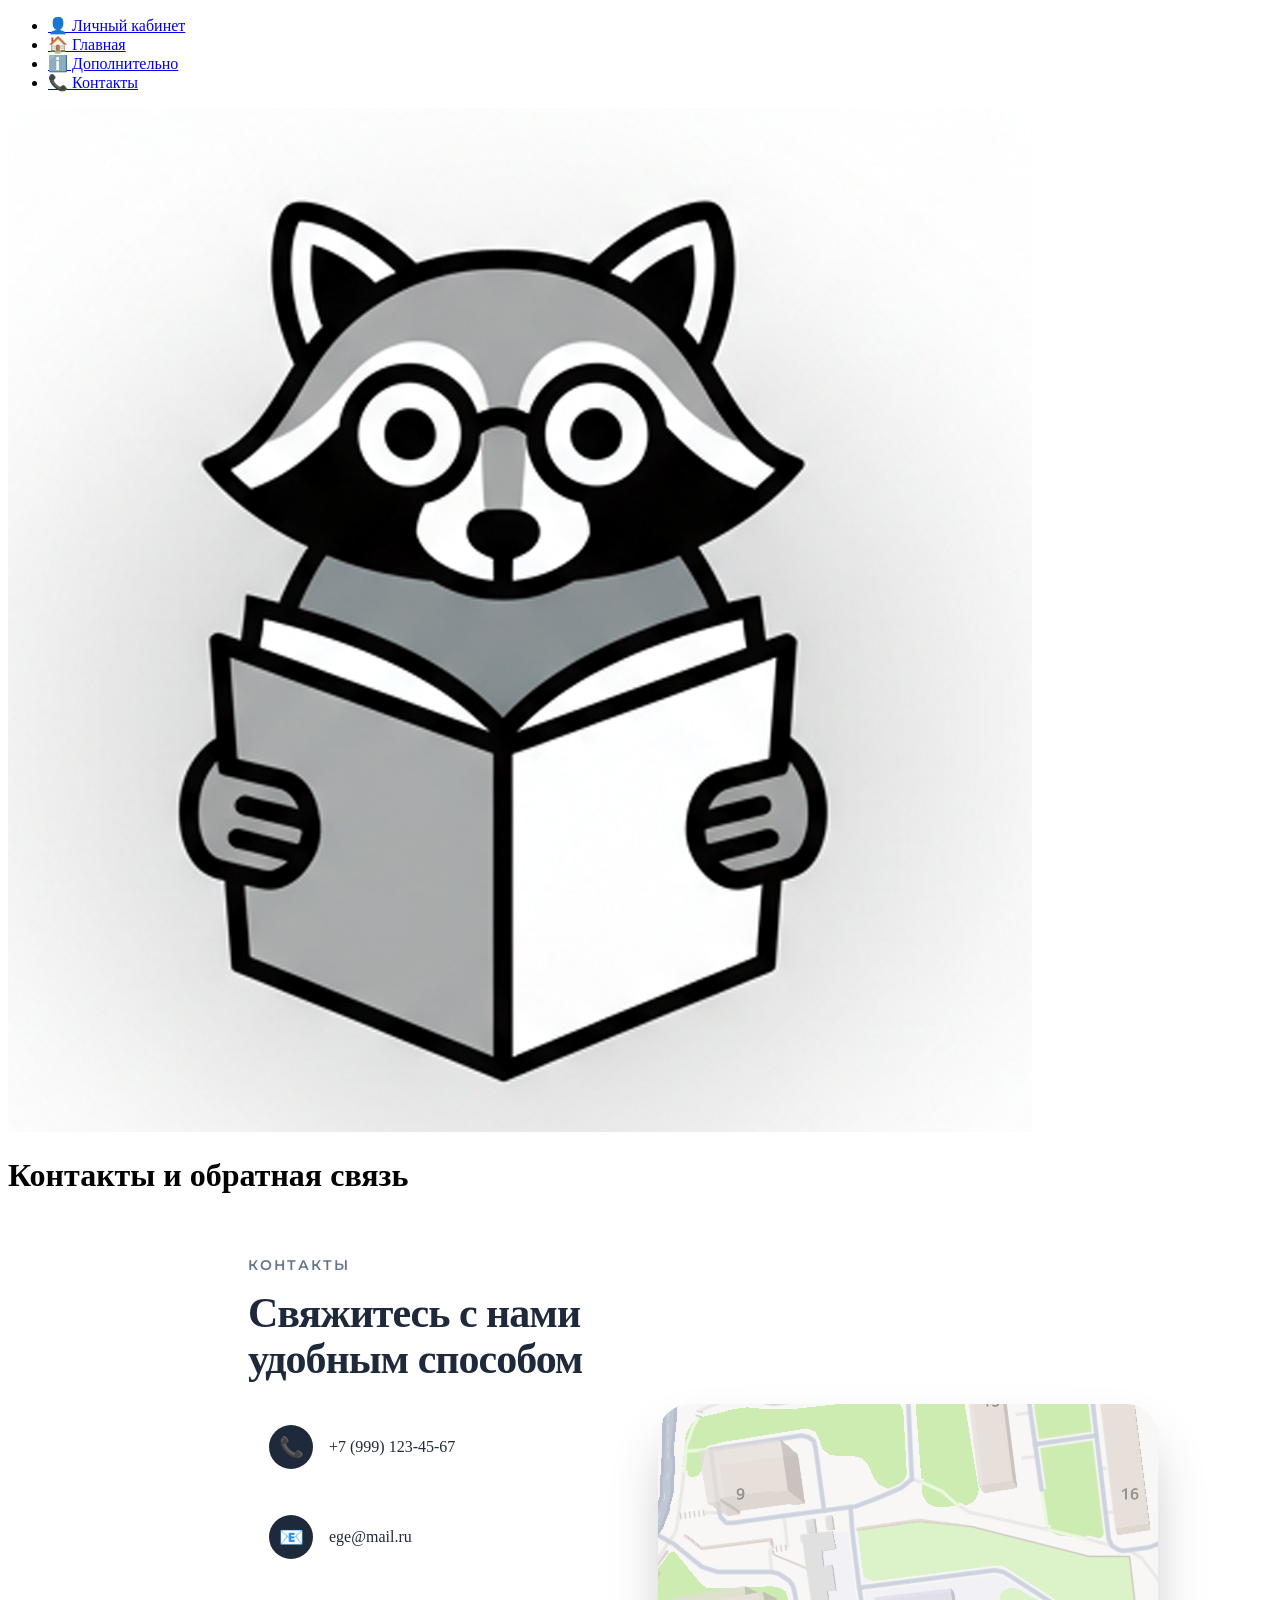
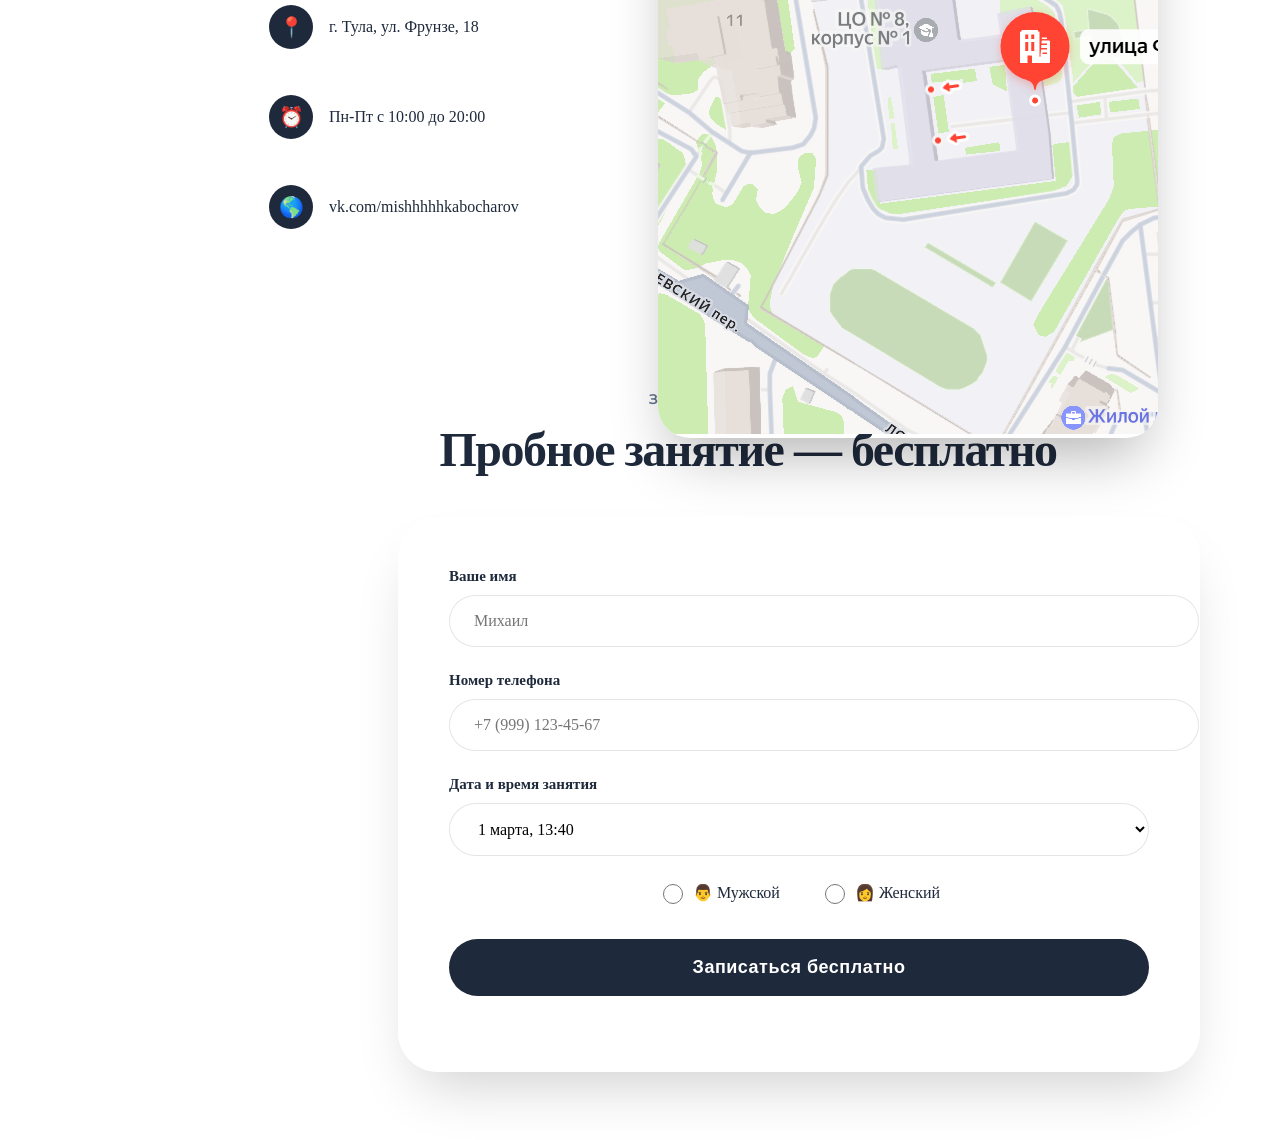
==== contacts.html @ 3446a2c6 "Add files via upload" ====
<!DOCTYPE html>
<html lang="ru">
<head>
    <meta charset="UTF-8">
    <meta name="viewport" content="width=device-width, initial-scale=1.0">
    <title>Контакты — Подготовка к ЕГЭ по информатике</title>
    <link rel="stylesheet" href="css/style.css">
    <link href="https://fonts.googleapis.com/css2?family=Inter:wght@400;500;600;700&family=Montserrat:wght@600&display=swap" rel="stylesheet">
    <style>
        /* Дополнительные стили для страницы контактов */
        #contacts {
            margin-top: 30px;
            margin-left: 240px;
            width: 1000px;
            max-width: calc(100% - 240px);
            scroll-margin-top: 30px;
            padding: 20px 0 40px 0;
            display: flex;
            gap: 40px;
            align-items: flex-start;
        }
        
        .contacts-content {
            flex: 1;
        }
        
        .contacts-content h2 {
            font-family: 'Montserrat', 'Inter', sans-serif;
            font-size: 14px;
            font-weight: 600;
            letter-spacing: 2px;
            text-transform: uppercase;
            color: #64748b;
            margin-bottom: 16px;
        }
        
        .contacts-content h3 {
            margin: 0 0 30px 0;
            font-size: 42px;
            font-weight: 700;
            color: #1e293b;
            letter-spacing: -1px;
            line-height: 1.1;
            text-shadow: 0 2px 4px rgba(255,255,255,0.5);
        }
        
        .contact-items {
            margin: 30px 0;
        }
        
        .contact-item {
            display: flex;
            align-items: center;
            gap: 16px;
            margin: 20px 0;
            background: rgba(255, 255, 255, 0.7);
            backdrop-filter: blur(5px);
            -webkit-backdrop-filter: blur(5px);
            padding: 12px 20px;
            border-radius: 60px;
            border: 1px solid rgba(255, 255, 255, 0.8);
            max-width: 350px;
            transition: transform 0.2s ease;
        }
        
        .contact-item:hover {
            transform: translateX(5px);
            background: rgba(255, 255, 255, 0.9);
        }
        
        .contact-icon {
            width: 44px;
            height: 44px;
            background: #1e293b;
            border-radius: 22px;
            display: flex;
            align-items: center;
            justify-content: center;
            color: white;
            font-size: 20px;
            flex-shrink: 0;
        }
        
        .contact-item p {
            margin: 0;
            font-size: 16px;
            font-weight: 500;
            color: #1e293b;
        }
        
        .contacts-photo {
            flex: 1;
            max-width: 500px;
            position: relative;
            left: -90px;
            top: 160px;
        }
        
        .contacts-photo .photo {
            width: 100%;
            border-radius: 32px;
            overflow: hidden;
            box-shadow: 0 30px 60px -15px rgba(0, 0, 0, 0.3);
        }
        
        #booking {
            margin-top: 0;
            margin-left: 240px;
            width: 1000px;
            max-width: calc(100% - 240px);
            scroll-margin-top: 30px;
            padding: 60px 0;
            display: flex;
            justify-content: center;
        }
        
        #booking .text {
            text-align: center;
            max-width: 700px;
            width: 100%;
        }
        
        #booking .text h2 {
            font-family: 'Montserrat', 'Inter', sans-serif;
            font-size: 14px;
            font-weight: 600;
            letter-spacing: 2px;
            text-transform: uppercase;
            color: #64748b;
            margin-bottom: 16px;
        }
        
        #booking .text h3 {
            margin: 0 0 40px 0;
            font-size: 48px;
            font-weight: 700;
            color: #1e293b;
            letter-spacing: -1.5px;
            line-height: 1.1;
        }
        
        form {
            background: rgba(255, 255, 255, 0.7);
            backdrop-filter: blur(10px);
            -webkit-backdrop-filter: blur(10px);
            border-radius: 40px;
            padding: 50px;
            border: 1px solid rgba(255, 255, 255, 0.8);
            width: 100%;
            box-shadow: 0 30px 60px -20px rgba(0, 0, 0, 0.2);
            margin: 0 auto;
        }
        
        form p {
            margin: 0 0 25px 0;
        }
        
        form label {
            display: block;
            margin-bottom: 10px;
            font-weight: 600;
            color: #1e293b;
            font-size: 15px;
            text-align: left;
        }
        
        input[type="text"],
        input[type="email"],
        select {
            width: 100%;
            padding: 16px 24px;
            border: 1px solid rgba(0, 0, 0, 0.1);
            border-radius: 60px;
            font-size: 16px;
            outline: none;
            background: white;
            transition: all 0.2s ease;
            font-family: inherit;
        }
        
        input[type="text"]:focus,
        input[type="email"]:focus,
        select:focus {
            border-color: #1e293b;
            box-shadow: 0 0 0 4px rgba(30, 41, 59, 0.1);
        }
        
        input[type="radio"] {
            margin-right: 10px;
            width: 20px;
            height: 20px;
            accent-color: #1e293b;
        }
        
        .radio-group {
            display: flex;
            gap: 40px;
            margin: 25px 0 15px 0;
            justify-content: center;
        }
        
        .radio-group label {
            display: flex;
            align-items: center;
            margin: 0;
            font-weight: 500;
            font-size: 16px;
            cursor: pointer;
        }
        
        input[type="submit"] {
            background: #1e293b;
            color: white;
            border: none;
            padding: 18px 48px;
            border-radius: 60px;
            font-size: 18px;
            font-weight: 600;
            cursor: pointer;
            transition: all 0.2s ease;
            width: 100%;
            margin-top: 20px;
            letter-spacing: 0.5px;
        }
        
        input[type="submit"]:hover {
            background: #0f172a;
            transform: translateY(-2px);
            box-shadow: 0 20px 40px -10px rgba(0, 0, 0, 0.3);
        }
        
        .error-message {
            color: #dc2626;
            font-size: 14px;
            margin-top: 8px;
            margin-left: 20px;
            display: none;
            text-align: left;
        }
        
        .error-message.show {
            display: block;
        }
        
        input.error, select.error {
            border-color: #dc2626;
            background-color: #fef2f2;
        }
        
        @media (max-width: 1024px) {
            #contacts, #booking {
                margin: 20px auto;
                width: 90%;
                max-width: 90%;
            }
            
            #contacts {
                flex-direction: column;
                gap: 20px;
            }
            
            .contacts-content h3 {
                font-size: 36px;
            }
            
            .contact-item {
                max-width: 100%;
            }
            
            .contacts-photo {
                max-width: 100%;
                left: 0;
                top: 0;
            }
            
            #booking .text h3 {
                font-size: 40px;
            }
            
            form {
                padding: 40px;
            }
        }
        
        @media (max-width: 768px) {
            .contacts-content h3 {
                font-size: 32px;
            }
            
            #booking .text h3 {
                font-size: 36px;
            }
            
            .radio-group {
                flex-direction: column;
                gap: 15px;
                align-items: flex-start;
                padding-left: 20px;
            }
            
            .contact-item {
                padding: 10px 16px;
            }
            
            .contact-icon {
                width: 40px;
                height: 40px;
                font-size: 18px;
            }
            
            .contact-item p {
                font-size: 14px;
            }
            
            form {
                padding: 30px;
            }
            
            input[type="submit"] {
                padding: 16px 40px;
                font-size: 16px;
            }
        }
        
        @media (max-width: 480px) {
            form {
                padding: 25px;
            }
            
            .contacts-content h3 {
                font-size: 28px;
            }
            
            #booking .text h3 {
                font-size: 32px;
            }
            
            input[type="text"],
            input[type="email"],
            select {
                padding: 14px 20px;
                font-size: 15px;
            }
            
            .radio-group {
                gap: 12px;
                padding-left: 10px;
            }
        }
    </style>
</head>
<body>    
    <div class="sidebar">
        <ul>
            <li><a href="lk_prew.html">👤 Личный кабинет</a></li>
            <li><a href="main.html">🏠 Главная</a></li>
            <li><a href="info.html">ℹ️ Дополнительно</a></li>
            <li><a href="contacts.html" class="active">📞 Контакты</a></li>
        </ul>
    </div>
    
    <div class="head-block">
        <div class="logo" id="logoContainer">
            <img src="logo.png" alt="Логотип" onerror="this.src='data:image/svg+xml;utf8,<svg xmlns=\'http://www.w3.org/2000/svg\' width=\'40\' height=\'40\' viewBox=\'0 0 24 24\'><circle cx=\'12\' cy=\'12\' r=\'12\' fill=\'%231e293b\'/><text x=\'6\' y=\'18\' font-family=\'Inter\' font-size=\'14\' fill=\'white\'>ЕГЭ</text></svg>'">
        </div>
        <h1>Контакты и обратная связь</h1>
    </div>
    
    <div id="contacts">
        <div class="contacts-content">
            <h2>КОНТАКТЫ</h2>
            <h3>Свяжитесь с нами удобным способом</h3>
            
            <div class="contact-items">
                <div class="contact-item">
                    <span class="contact-icon">📞</span>
                    <p>+7 (999) 123-45-67</p>
                </div>
                <div class="contact-item">
                    <span class="contact-icon">📧</span>
                    <p>ege@mail.ru</p>
                </div>
                <div class="contact-item">
                    <span class="contact-icon">📍</span>
                    <p>г. Тула, ул. Фрунзе, 18</p>
                </div>
                <div class="contact-item">
                    <span class="contact-icon">⏰</span>
                    <p>Пн-Пт с 10:00 до 20:00</p>
                </div>
                <div class="contact-item">
                    <span class="contact-icon">🌎</span>
                    <p>vk.com/mishhhhhkabocharov</p>
                </div>
            </div>
        </div>
        
        <div class="contacts-photo">
            <div class="photo">
                <img src="map.png" alt="Карта" onerror="this.src='data:image/svg+xml;utf8,<svg width=\'400\' height=\'300\' xmlns=\'http://www.w3.org/2000/svg\'><rect width=\'400\' height=\'300\' fill=\'%23f1f5f9\'/><text x=\'50%\' y=\'50%\' font-family=\'Inter\' font-size=\'16\' fill=\'%23334155\' text-anchor=\'middle\'>ул. Фрунзе, 18</text></svg>'">
            </div>
        </div>
    </div>
    
    <div id="booking">
        <div class="text">
            <h2>ЗАПИСЬ НА ЗАНЯТИЕ</h2>
            <h3>Пробное занятие — бесплатно</h3>
            
            <form id="bookingForm" action="#" method="post" onsubmit="return validateForm()">
                <p>
                    <label>Ваше имя</label>
                    <input type="text" id="bookingName" placeholder="Михаил">
                    <div class="error-message" id="bookingNameError">Пожалуйста, введите имя</div>
                </p>
                
                <p>
                    <label>Номер телефона</label>
                    <input type="text" id="phone" placeholder="+7 (999) 123-45-67">
                    <div class="error-message" id="phoneError">Введите корректный номер телефона</div>
                </p>
                
                <p>
                    <label>Дата и время занятия</label>
                    <select name="city" id="city">
                        <option value="1" selected>1 марта, 13:40</option>
                        <option value="2">1 марта, 15:00</option>
                        <option value="3">2 марта, 13:40</option>
                        <option value="4">3 марта, 15:00</option>
                    </select>
                </p>
                
                <div class="radio-group">
                    <label>
                        <input type="radio" name="gender" value="male"> 👨 Мужской
                    </label>
                    <label>
                        <input type="radio" name="gender" value="female"> 👩 Женский
                    </label>
                </div>
                <div class="error-message" id="genderError">Пожалуйста, выберите пол</div>
                
                <p>
                    <input type="submit" value="Записаться бесплатно">
                </p>
            </form>
        </div>
    </div>

    <script>
        function validateForm() {
            let isValid = true;
            
            // Имя
            const nameInput = document.getElementById('bookingName');
            const nameError = document.getElementById('bookingNameError');
            if (nameInput.value.trim() === '') {
                nameInput.classList.add('error');
                nameError.classList.add('show');
                isValid = false;
            } else {
                nameInput.classList.remove('error');
                nameError.classList.remove('show');
            }
            
            // Телефон
            const phoneInput = document.getElementById('phone');
            const phoneError = document.getElementById('phoneError');
            const phoneRegex = /^\+7\s?\(?\d{3}\)?\s?\d{3}\s?-?\d{2}\s?-?\d{2}$/;
            if (phoneInput.value.trim() === '' || !phoneRegex.test(phoneInput.value.trim())) {
                phoneInput.classList.add('error');
                phoneError.classList.add('show');
                isValid = false;
            } else {
                phoneInput.classList.remove('error');
                phoneError.classList.remove('show');
            }
            
            // Пол
            const genderMale = document.querySelector('input[name="gender"][value="male"]');
            const genderFemale = document.querySelector('input[name="gender"][value="female"]');
            const genderError = document.getElementById('genderError');
            if (!genderMale.checked && !genderFemale.checked) {
                genderError.classList.add('show');
                isValid = false;
            } else {
                genderError.classList.remove('show');
            }
            
            if (isValid) {
                alert('✅ Вы успешно записаны на пробное занятие! Мы свяжемся с вами для подтверждения.');
                // Здесь можно добавить реальную отправку формы
                // document.getElementById('bookingForm').submit();
            }
            
            return false; // Отключаем реальную отправку для демонстрации
        }
    </script>
</body>
</html>
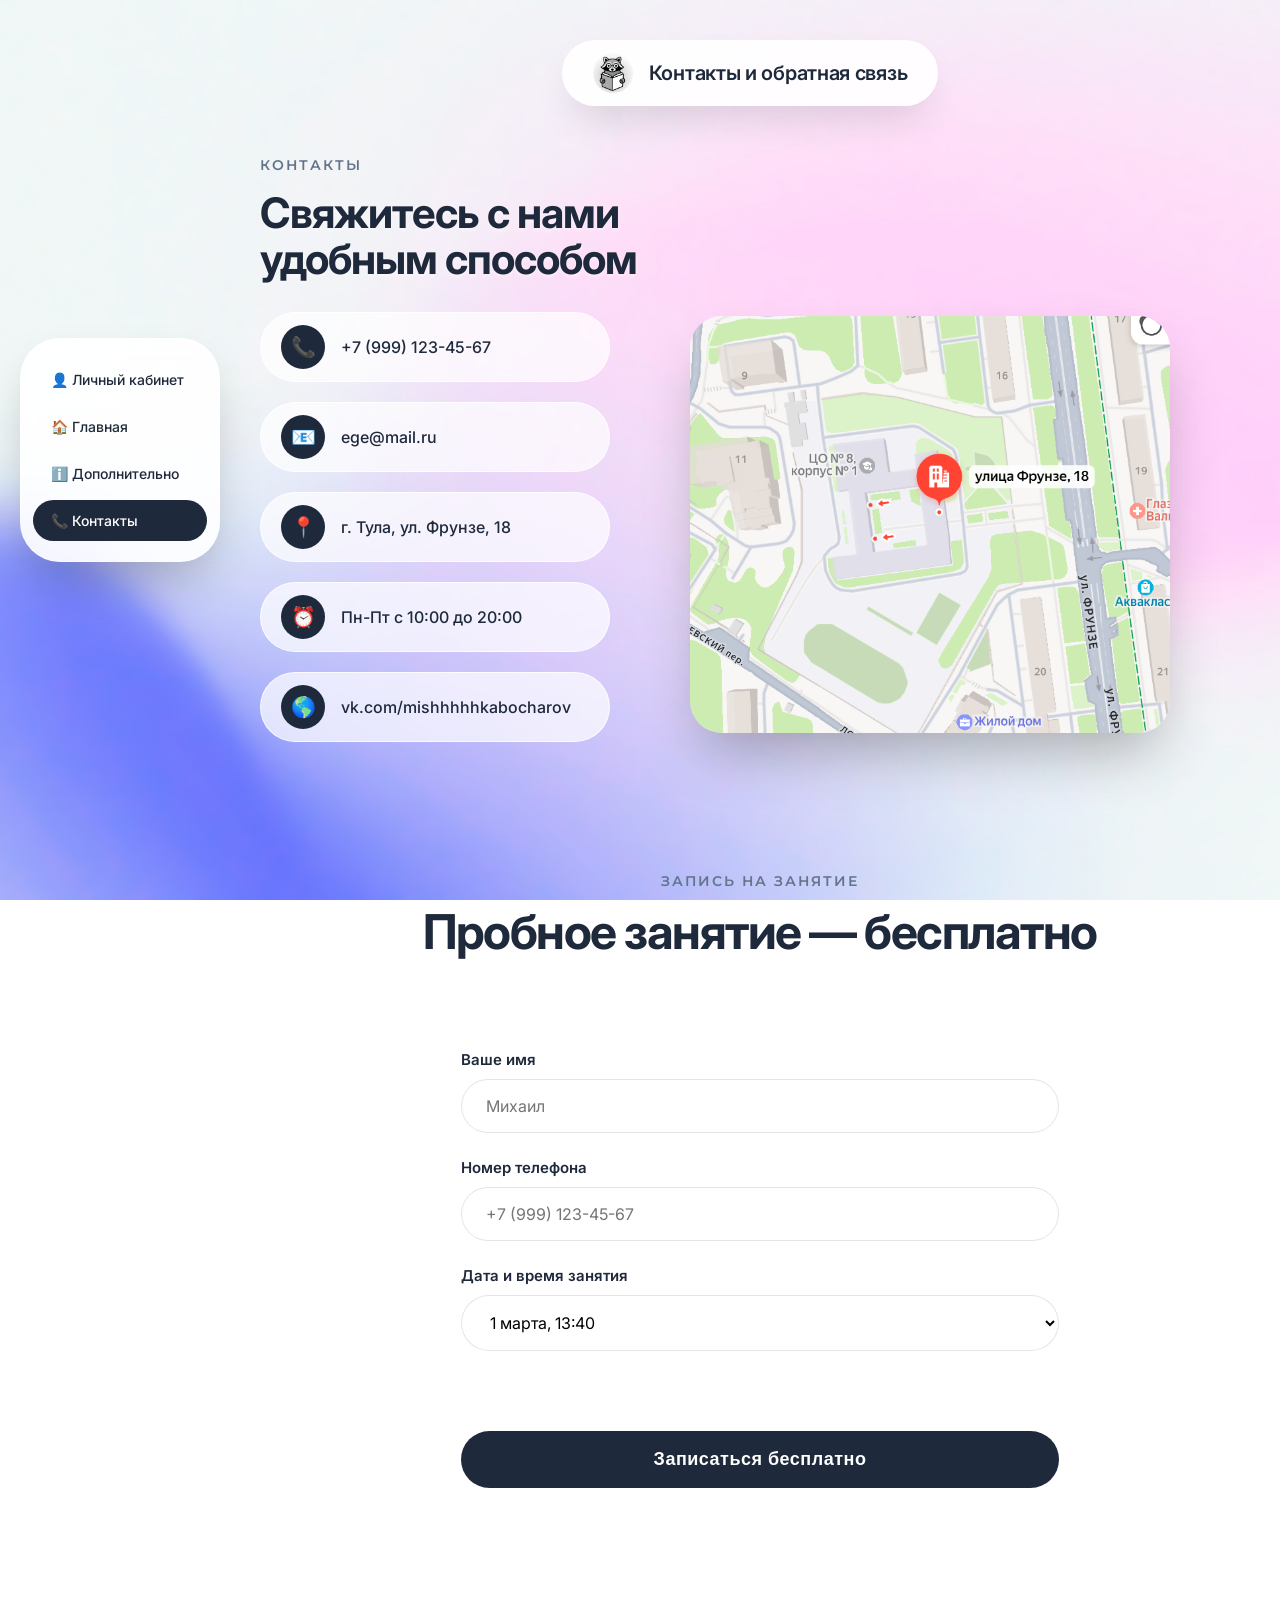
==== commit 46600b6a: "Update contacts.html" ====
--- a/contacts.html
+++ b/contacts.html
@@ -4,7 +4,7 @@
     <meta charset="UTF-8">
     <meta name="viewport" content="width=device-width, initial-scale=1.0">
     <title>Контакты — Подготовка к ЕГЭ по информатике</title>
-    <link rel="stylesheet" href="css/style.css">
+    <link rel="stylesheet" href="/style.css">
     <link href="https://fonts.googleapis.com/css2?family=Inter:wght@400;500;600;700&family=Montserrat:wght@600&display=swap" rel="stylesheet">
     <style>
         /* Дополнительные стили для страницы контактов */
@@ -353,7 +353,7 @@
     <div class="sidebar">
         <ul>
             <li><a href="lk_prew.html">👤 Личный кабинет</a></li>
-            <li><a href="main.html">🏠 Главная</a></li>
+            <li><a href="index.html">🏠 Главная</a></li>
             <li><a href="info.html">ℹ️ Дополнительно</a></li>
             <li><a href="contacts.html" class="active">📞 Контакты</a></li>
         </ul>
@@ -497,4 +497,4 @@
         }
     </script>
 </body>
-</html>+</html>
--- a/style.css
+++ b/style.css
@@ -0,0 +1,742 @@
+/* ===== ОСНОВНЫЕ СТИЛИ ===== */
+* {
+    margin: 0;
+    padding: 0;
+    box-sizing: border-box;
+}
+
+body {
+    font-family: 'Inter', -apple-system, BlinkMacSystemFont, 'Segoe UI', Roboto, sans-serif;
+    background: url('../backg.jpg') no-repeat center center fixed;
+    background-size: cover;
+    min-height: 100vh;
+    display: flex;
+    flex-direction: column;
+    align-items: center;
+    position: relative;
+    padding: 20px;
+    color: #1e293b;
+}
+
+/* ===== НАВИГАЦИЯ ===== */
+.sidebar {
+    position: fixed;
+    left: 20px;
+    top: 50%;
+    transform: translateY(-50%);
+    background: rgba(255, 255, 255, 0.9);
+    backdrop-filter: blur(10px);
+    -webkit-backdrop-filter: blur(10px);
+    border-radius: 40px;
+    padding: 20px 12px;
+    width: 200px;
+    box-shadow: 0 25px 50px -12px rgba(0, 0, 0, 0.25);
+    z-index: 1000;
+    border: 1px solid rgba(255, 255, 255, 0.5);
+}
+
+.sidebar ul {
+    list-style: none;
+    display: flex;
+    flex-direction: column;
+    gap: 6px;
+}
+
+.sidebar a {
+    text-decoration: none;
+    color: #1e293b;
+    font-weight: 500;
+    padding: 12px 18px;
+    display: block;
+    border-radius: 24px;
+    transition: all 0.2s ease;
+    font-size: 14px;
+}
+
+.sidebar a:hover {
+    background: #1e293b;
+    color: white;
+}
+
+.sidebar a.active {
+    background: #1e293b;
+    color: white;
+}
+
+/* ===== ШАПКА (УМЕНЬШЕНА) ===== */
+.head-block {
+    background: rgba(255, 255, 255, 0.9);
+    backdrop-filter: blur(10px);
+    -webkit-backdrop-filter: blur(10px);
+    border-radius: 40px;
+    padding: 12px 30px;
+    display: flex;
+    align-items: center;
+    gap: 16px;
+    margin-top: 20px;
+    margin-left: 220px;
+    box-shadow: 0 20px 40px -12px rgba(0, 0, 0, 0.15);
+    border: 1px solid rgba(255, 255, 255, 0.6);
+    width: fit-content;
+}
+
+/* ===== ЛОГОТИП (УМЕНЬШЕН) ===== */
+.logo {
+    width: 40px;
+    height: 40px;
+    background: #1e293b;
+    border-radius: 20px;
+    display: flex;
+    align-items: center;
+    justify-content: center;
+    overflow: hidden;
+}
+
+.logo img {
+    width: 100%;
+    height: 100%;
+    object-fit: cover;
+    display: block;
+}
+
+/* ===== ЗАГОЛОВОК (УМЕНЬШЕН) ===== */
+h1 {
+    margin: 0;
+    font-size: 20px;
+    font-weight: 600;
+    color: #1e293b;
+    letter-spacing: -0.3px;
+}
+
+/* ===== ОСНОВНЫЕ СЕКЦИИ ===== */
+#about {
+    margin-top: 30px;
+    margin-left: 240px;
+    width: 1000px;
+    max-width: calc(100% - 240px);
+    scroll-margin-top: 30px;
+    padding: 20px 0;
+    display: flex;
+    gap: 50px;
+    align-items: center;
+}
+
+.about-content {
+    flex: 1;
+}
+
+.about-content h2 {
+    margin: 0 0 16px 0;
+    font-family: 'Montserrat', 'Inter', sans-serif;
+    font-size: 14px;
+    font-weight: 600;
+    letter-spacing: 2px;
+    text-transform: uppercase;
+    color: #64748b;
+}
+
+.about-content h3 {
+    margin: 0 0 20px 0;
+    font-size: 48px;
+    font-weight: 700;
+    color: #1e293b;
+    letter-spacing: -1.5px;
+    line-height: 1.1;
+    text-shadow: 0 2px 4px rgba(255,255,255,0.5);
+}
+
+.about-content p {
+    margin: 0 0 30px 0;
+    font-size: 16px;
+    line-height: 1.7;
+    color: #334155;
+    font-weight: 400;
+    max-width: 500px;
+}
+
+.about-photo {
+    flex: 1;
+    max-width: 400px;
+}
+
+.about-photo .photo {
+    width: 100%;
+    border-radius: 24px;
+    overflow: hidden;
+    box-shadow: 0 30px 60px -15px rgba(0, 0, 0, 0.3);
+}
+
+.photo img {
+    width: 100%;
+    height: auto;
+    display: block;
+}
+
+/* ===== КНОПКА ===== */
+.btn {
+    display: inline-block;
+    background: #1e293b;
+    color: white;
+    text-decoration: none;
+    padding: 14px 32px;
+    border-radius: 40px;
+    font-weight: 500;
+    font-size: 15px;
+    letter-spacing: 0.3px;
+    transition: all 0.2s ease;
+    border: none;
+    cursor: pointer;
+    box-shadow: 0 10px 20px -8px rgba(0, 0, 0, 0.2);
+}
+
+.btn:hover {
+    background: #0f172a;
+    transform: translateY(-2px);
+    box-shadow: 0 15px 30px -8px rgba(0, 0, 0, 0.3);
+}
+
+/* ===== НОВОСТИ ===== */
+#news {
+    margin-top: 20px;
+    margin-left: 240px;
+    width: 1000px;
+    max-width: calc(100% - 240px);
+    scroll-margin-top: 30px;
+    padding: 40px 0;
+}
+
+#news .text h2 {
+    font-family: 'Montserrat', 'Inter', sans-serif;
+    font-size: 14px;
+    font-weight: 600;
+    letter-spacing: 2px;
+    text-transform: uppercase;
+    color: #64748b;
+    margin-bottom: 30px;
+}
+
+.news-grid {
+    display: grid;
+    grid-template-columns: repeat(2, 1fr);
+    gap: 30px;
+}
+
+.news-card {
+    background: rgba(255, 255, 255, 0.9);
+    backdrop-filter: blur(10px);
+    -webkit-backdrop-filter: blur(10px);
+    border-radius: 24px;
+    padding: 28px;
+    border: 1px solid rgba(255, 255, 255, 0.8);
+    box-shadow: 0 20px 40px -15px rgba(0, 0, 0, 0.15);
+}
+
+.news-date {
+    font-size: 13px;
+    color: #64748b;
+    font-weight: 500;
+    margin-bottom: 10px;
+    display: block;
+    text-transform: uppercase;
+    letter-spacing: 0.5px;
+}
+
+.news-title {
+    font-size: 20px;
+    font-weight: 700;
+    color: #1e293b;
+    margin-bottom: 10px;
+    line-height: 1.4;
+}
+
+.news-excerpt {
+    font-size: 15px;
+    color: #475569;
+    line-height: 1.6;
+    margin-bottom: 0;
+}
+
+/* ===== АНИМАЦИИ ===== */
+@keyframes fadeIn {
+    from {
+        opacity: 0;
+        transform: translateY(20px);
+    }
+    to {
+        opacity: 1;
+        transform: translateY(0);
+    }
+}
+
+#about, #news {
+    animation: fadeIn 0.6s ease-out;
+}
+
+/* ===== СКРОЛЛ ===== */
+html {
+    scroll-behavior: smooth;
+}
+
+/* ===== МОБИЛЬНАЯ ВЕРСИЯ ===== */
+
+/* Планшеты (горизонтальная ориентация) */
+@media (max-width: 1200px) and (min-width: 769px) {
+    .sidebar {
+        position: fixed;
+        left: 10px;
+        width: 180px;
+        padding: 20px 12px;
+    }
+    
+    .sidebar a {
+        padding: 12px 16px;
+        font-size: 14px;
+    }
+    
+    .head-block {
+        margin-left: 200px;
+        padding: 16px 30px;
+    }
+    
+    .head-block h1 {
+        font-size: 24px;
+    }
+    
+    #about, #news, #contacts, #booking, #about-course, #login-section {
+        margin-left: 200px;
+        width: calc(100% - 220px);
+    }
+}
+
+/* Планшеты (вертикальная ориентация) и большие телефоны */
+@media (max-width: 768px) {
+    body {
+        padding: 10px;
+    }
+    
+    /* Мобильное меню - ВВЕРХУ ЭКРАНА */
+    .sidebar {
+        position: relative;
+        left: 0;
+        top: 0;
+        transform: none;
+        width: 100%;
+        margin: 0 0 15px 0;
+        padding: 12px;
+        background: rgba(255, 255, 255, 0.95);
+        backdrop-filter: blur(10px);
+        -webkit-backdrop-filter: blur(10px);
+        border-radius: 30px;
+    }
+    
+    .sidebar ul {
+        flex-direction: row;
+        flex-wrap: wrap;
+        justify-content: center;
+        gap: 5px;
+    }
+    
+    .sidebar a {
+        padding: 10px 16px;
+        font-size: 14px;
+        white-space: nowrap;
+        border-radius: 30px;
+    }
+    
+    /* Шапка */
+    .head-block {
+        margin: 0 0 15px 0;
+        width: 100%;
+        padding: 12px 20px;
+    }
+    
+    .head-block h1 {
+        font-size: 18px;
+    }
+    
+    /* Логотип в мобильной версии */
+    .logo {
+        width: 40px;
+        height: 40px;
+    }
+    
+    /* Основные секции */
+    #about, #news, #contacts, #booking, #about-course, #login-section {
+        margin: 15px 0;
+        width: 100%;
+        max-width: 100%;
+        padding: 20px 0;
+    }
+    
+    /* Для страницы контактов */
+    #contacts {
+        flex-direction: column;
+        gap: 25px;
+    }
+    
+    .contacts-content h3 {
+        font-size: 32px;
+    }
+    
+    .contact-item {
+        max-width: 100%;
+    }
+    
+    .contacts-photo {
+        max-width: 100%;
+        left: 0;
+        top: 0;
+    }
+    
+    /* Для страницы информации */
+    #about-course .text h3 {
+        font-size: 32px;
+    }
+    
+    .info-grid,
+    .features-list,
+    .reviews-grid,
+    .prices-grid {
+        grid-template-columns: 1fr;
+        gap: 15px;
+    }
+    
+    .info-card,
+    .news-card,
+    .price-card,
+    .review-card {
+        padding: 24px;
+    }
+    
+    /* Формы */
+    form, .login-card {
+        padding: 25px;
+    }
+    
+    .form-group input {
+        padding: 16px 20px;
+    }
+    
+    .login-btn, .price-btn, .btn, input[type="submit"] {
+        padding: 16px 24px;
+        font-size: 16px;
+    }
+    
+    /* Заголовки */
+    .text h2, .contacts-content h2, #about-course .text h2 {
+        font-size: 12px;
+    }
+    
+    .text h3, .contacts-content h3, #about-course .text h3, .login-header h3 {
+        font-size: 28px;
+    }
+    
+    /* Радиокнопки */
+    .radio-group {
+        flex-direction: column;
+        gap: 12px;
+        align-items: flex-start;
+        padding-left: 10px;
+    }
+}
+
+/* Маленькие телефоны */
+@media (max-width: 480px) {
+    .sidebar {
+        padding: 10px;
+    }
+    
+    .sidebar a {
+        padding: 8px 14px;
+        font-size: 13px;
+    }
+    
+    .head-block {
+        padding: 10px 16px;
+    }
+    
+    .head-block h1 {
+        font-size: 16px;
+    }
+    
+    .logo {
+        width: 36px;
+        height: 36px;
+    }
+    
+    .text h3, .contacts-content h3, #about-course .text h3, .login-header h3 {
+        font-size: 24px;
+    }
+    
+    .info-card,
+    .news-card,
+    .price-card,
+    .review-card {
+        padding: 20px;
+    }
+    
+    .info-card h3 {
+        font-size: 20px !important;
+    }
+    
+    .price-value {
+        font-size: 32px;
+    }
+    
+    .price-old {
+        font-size: 18px;
+    }
+    
+    form, .login-card {
+        padding: 20px;
+    }
+    
+    .form-group input {
+        padding: 14px 18px;
+        font-size: 15px;
+    }
+    
+    .login-btn, .price-btn, .btn, input[type="submit"] {
+        padding: 14px 20px;
+        font-size: 15px;
+    }
+    
+    .contact-item {
+        padding: 10px 16px;
+    }
+    
+    .contact-icon {
+        width: 36px;
+        height: 36px;
+        font-size: 16px;
+    }
+}
+
+/* Очень маленькие телефоны */
+@media (max-width: 320px) {
+    .sidebar a {
+        padding: 6px 12px;
+        font-size: 12px;
+    }
+    
+    .head-block h1 {
+        font-size: 14px;
+    }
+    
+    .text h3, .contacts-content h3, #about-course .text h3, .login-header h3 {
+        font-size: 22px;
+    }
+    
+    .price-value {
+        font-size: 28px;
+    }
+}
+/* ===== АНИМАЦИИ ===== */
+@keyframes fadeInUp {
+    from {
+        opacity: 0;
+        transform: translateY(20px);
+    }
+    to {
+        opacity: 1;
+        transform: translateY(0);
+    }
+}
+
+@keyframes fadeIn {
+    from {
+        opacity: 0;
+    }
+    to {
+        opacity: 1;
+    }
+}
+
+@keyframes slideInLeft {
+    from {
+        opacity: 0;
+        transform: translateX(-30px);
+    }
+    to {
+        opacity: 1;
+        transform: translateX(0);
+    }
+}
+
+@keyframes slideInRight {
+    from {
+        opacity: 0;
+        transform: translateX(30px);
+    }
+    to {
+        opacity: 1;
+        transform: translateX(0);
+    }
+}
+
+@keyframes scaleIn {
+    from {
+        opacity: 0;
+        transform: scale(0.95);
+    }
+    to {
+        opacity: 1;
+        transform: scale(1);
+    }
+}
+
+/* ===== АНИМАЦИИ ===== */
+@keyframes slideUp {
+    from {
+        opacity: 0;
+        transform: translateY(40px);
+    }
+    to {
+        opacity: 1;
+        transform: translateY(0);
+    }
+}
+
+@keyframes slideUpLight {
+    from {
+        opacity: 0;
+        transform: translateY(20px);
+    }
+    to {
+        opacity: 1;
+        transform: translateY(0);
+    }
+}
+
+@keyframes fadeIn {
+    from {
+        opacity: 0;
+    }
+    to {
+        opacity: 1;
+    }
+}
+
+/* ===== ОСНОВНЫЕ АНИМАЦИИ ДЛЯ ВСЕХ ЭЛЕМЕНТОВ ===== */
+
+/* Шапка */
+.head-block {
+    animation: slideUp 0.5s ease-out;
+}
+
+/* Основные секции */
+#about, #news, #contacts, #booking, #about-course, #login-section {
+    animation: slideUp 0.6s ease-out;
+}
+
+/* Заголовки */
+.text h2, .text h3, 
+.contacts-content h2, .contacts-content h3,
+#about-course .text h2, #about-course .text h3,
+.login-header h3,
+.features-section h3,
+.prices-section h3,
+.reviews-section h3 {
+    animation: slideUp 0.5s ease-out;
+}
+
+/* Карточки - все появляются снизу */
+.info-card, 
+.news-card, 
+.price-card, 
+.review-card, 
+.contact-item,
+.feature-item,
+.demo-credentials {
+    opacity: 0;
+    animation: slideUp 0.5s ease-out forwards;
+}
+
+/* Задержки для карточек (появляются последовательно снизу) */
+.info-card:nth-child(1) { animation-delay: 0.1s; }
+.info-card:nth-child(2) { animation-delay: 0.2s; }
+.info-card:nth-child(3) { animation-delay: 0.3s; }
+.info-card:nth-child(4) { animation-delay: 0.4s; }
+
+.news-card:nth-child(1) { animation-delay: 0.1s; }
+.news-card:nth-child(2) { animation-delay: 0.2s; }
+
+.price-card:nth-child(1) { animation-delay: 0.1s; }
+.price-card:nth-child(2) { animation-delay: 0.2s; }
+
+.review-card:nth-child(1) { animation-delay: 0.1s; }
+.review-card:nth-child(2) { animation-delay: 0.2s; }
+.review-card:nth-child(3) { animation-delay: 0.3s; }
+
+.contact-item:nth-child(1) { animation-delay: 0.1s; }
+.contact-item:nth-child(2) { animation-delay: 0.2s; }
+.contact-item:nth-child(3) { animation-delay: 0.3s; }
+.contact-item:nth-child(4) { animation-delay: 0.4s; }
+.contact-item:nth-child(5) { animation-delay: 0.5s; }
+
+.feature-item:nth-child(1) { animation-delay: 0.1s; }
+.feature-item:nth-child(2) { animation-delay: 0.2s; }
+.feature-item:nth-child(3) { animation-delay: 0.3s; }
+.feature-item:nth-child(4) { animation-delay: 0.4s; }
+
+/* Изображения */
+.photo, .contacts-photo .photo {
+    opacity: 0;
+    animation: slideUp 0.7s ease-out forwards;
+}
+
+/* Формы и элементы форм */
+form, .login-form, .login-card {
+    animation: slideUp 0.7s ease-out;
+}
+
+.form-group {
+    opacity: 0;
+    animation: slideUp 0.5s ease-out forwards;
+}
+
+.form-group:nth-child(1) { animation-delay: 0.1s; }
+.form-group:nth-child(2) { animation-delay: 0.2s; }
+.form-group:nth-child(3) { animation-delay: 0.3s; }
+
+/* Кнопки */
+.login-btn, .price-btn, .btn, input[type="submit"] {
+    opacity: 0;
+    animation: slideUp 0.5s ease-out forwards;
+    animation-delay: 0.3s;
+    transition: all 0.3s ease;
+}
+
+/* Эффекты при наведении */
+.login-btn:hover, .price-btn:hover, .btn:hover, input[type="submit"]:hover {
+    transform: translateY(-3px);
+    box-shadow: 0 20px 30px -10px rgba(0, 0, 0, 0.3);
+}
+
+/* Сообщения */
+.error-message, .success-message {
+    animation: slideUp 0.3s ease-out;
+}
+
+/* Текст внутри секций */
+.text p, .contacts-content p, #about-course .text p,
+.features-list p, .price-description, .review-text {
+    opacity: 0;
+    animation: slideUp 0.5s ease-out forwards;
+}
+
+.text p:nth-child(1) { animation-delay: 0.1s; }
+.text p:nth-child(2) { animation-delay: 0.2s; }
+.text p:nth-child(3) { animation-delay: 0.3s; }
+
+/* Специально для страницы входа */
+.demo-credentials {
+    animation-delay: 0.4s;
+}
+
+/* Адаптация для мобильных */
+@media (max-width: 768px) {
+    .info-card, .news-card, .price-card, .review-card, .contact-item {
+        animation-duration: 0.4s;
+    }
+}
